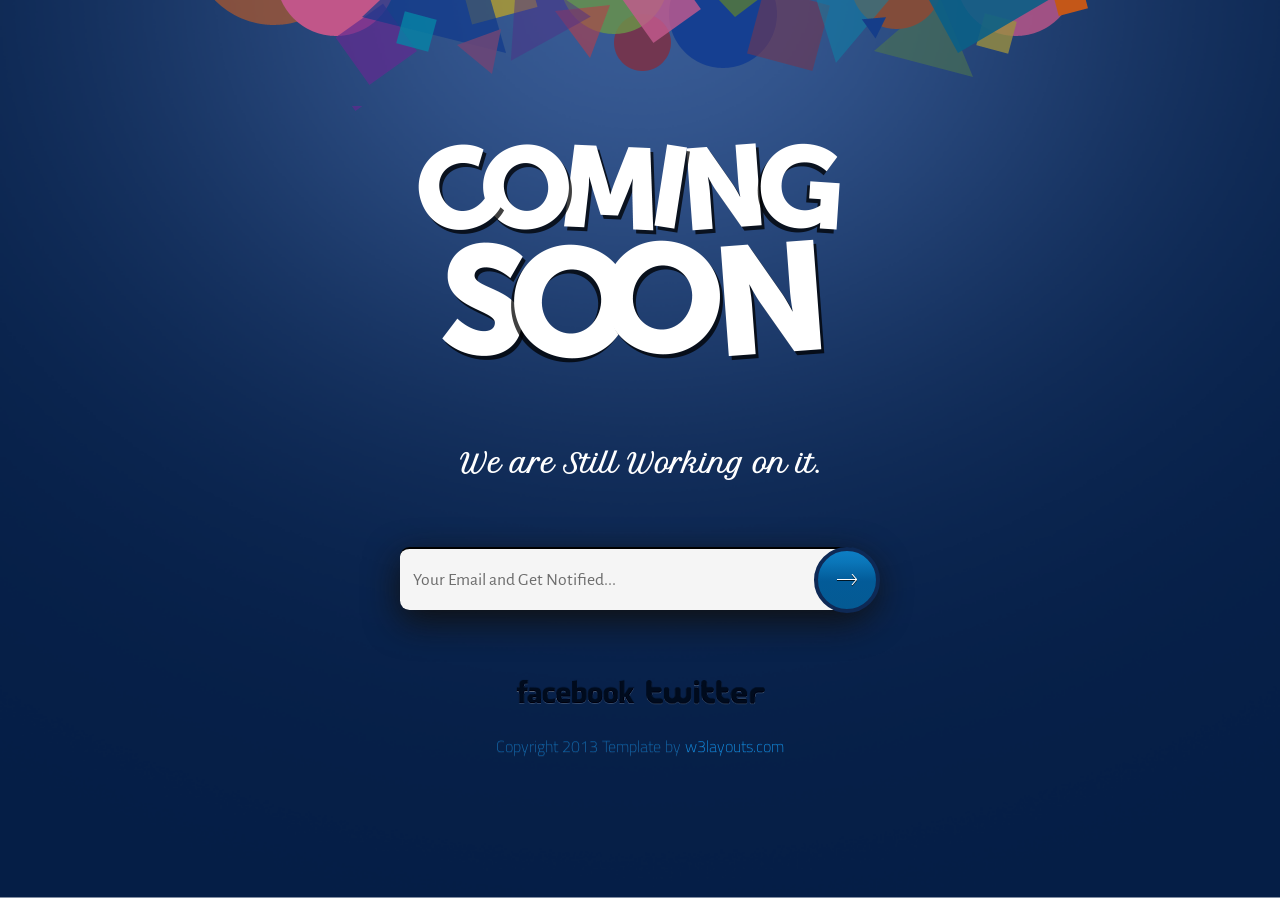
==== index.html @ 105132ca "add template" ====
<!DOCTYPE HTML>
<html>
<head>
     <title>The Coming soon Website Template | Home :: w3layouts</title>
	<link href="css/style.css" rel="stylesheet" type="text/css" media="all" />
	<link href='http://fonts.googleapis.com/css?family=Petit+Formal+Script' rel='stylesheet' type='text/css'>
	<link href='http://fonts.googleapis.com/css?family=Alegreya+Sans:300,400' rel='stylesheet' type='text/css'>
	<link href='http://fonts.googleapis.com/css?family=Titillium+Web:400,300' rel='stylesheet' type='text/css'>
	</head>
	<body>
	<div class="content">
			<div class="wrap">
				<div class="content-grid">
			<p><img src="images/top.png" title=""></p>
				</div>
				<div class="grid">
		<p><img src="images/coming.png" title=""></p>
		<h3>We are Still Working on it.</h3>
		
		<form>
									<input type="text" size="30" value="Your Email and Get Notified..." onblur="if (this.value=='') this.value = 'Your Email and Get Notified...'" onfocus="if (this.value=='Your Email and Get Notified...') this.value = ''" name="email" id="email">
									<a href="#"><button class="btn span btn-4 btn-4a icon-arrow-right"><span></span></button></a>
					           
									<div id="response"></div>
									
								</form>
								<div class="clear"></div>
								</div>
		<div class="clear"></div>
		<div class="footer">
			<p class="a"><a href="#"><img src="images/facebook.png" title=""></a><a href="#"><img src="images\twitter.png" title=""></a></p>
		<p>Copyright 2013&nbspTemplate by <a href="http://w3layouts.com"> w3layouts.com</a> </p>
		</div>
		<div class="clear"></div>
		</div>
		</div>
		<div class="clear"></div>
</body>
</html>
---- css/style.css ----
html,body,div,span,applet,object,iframe,h1,h2,h3,h4,h5,h6,p,blockquote,pre,a,abbr,acronym,address,big,cite,code,del,dfn,em,img,ins,kbd,q,s,samp,small,strike,strong,sub,sup,tt,var,b,u,i,dl,dt,dd,ol,nav ul,nav li,fieldset,form,label,legend,table,caption,tbody,tfoot,thead,tr,th,td,article,aside,canvas,details,embed,figure,figcaption,footer,header,hgroup,menu,nav,output,ruby,section,summary,time,mark,audio,video{margin:0;padding:0;border:0;font-size:100%;font:inherit;vertical-align:baseline;}
article, aside, details, figcaption, figure,footer, header, hgroup, menu, nav, section {display: block;}
ol,ul{list-style:none;margin:0;padding:0;}
blockquote,q{quotes:none;}
blockquote:before,blockquote:after,q:before,q:after{content:'';content:none;}
table{border-collapse:collapse;border-spacing:0;}
/* start editing from here */
a{text-decoration:none;}
.txt-rt{text-align:right;}/* text align right */
.txt-lt{text-align:left;}/* text align left */
.txt-center{text-align:center;}/* text align center */
.float-rt{float:right;}/* float right */
.float-lt{float:left;}/* float left */
.clear{clear:both;}/* clear float */
.pos-relative{position:relative;}/* Position Relative */
.pos-absolute{position:absolute;}/* Position Absolute */
.vertical-base{	vertical-align:baseline;}/* vertical align baseline */
.vertical-top{	vertical-align:top;}/* vertical align top */
.underline{	padding-bottom:5px;	border-bottom: 1px solid #eee; margin:0 0 20px 0;}/* Add 5px bottom padding and a underline */
nav.vertical ul li{	display:block;}/* vertical menu */
nav.horizontal ul li{	display: inline-block;}/* horizontal menu */
img{max-width:100%;}
/*end reset*/
body {
    background: url(../images/bg.png) no-repeat #fff;
	background-repeat: no-repeat;
	background-attachment: fixed;
	background-position: center;
	background-size: cover;
	font-family: "Open Sans", arial, sans-serif;
	font-weight: 300;
	
}
.wrap {
	width: 80%;
	margin: 0px auto;
}
.content{
	min-height: 46em;
}
.content-grid {
	text-align: center;
}
input[type="text"] {
	font-family: 'Alegreya Sans', sans-serif;
	border: none;
	-webkit-border-radius: 3px 33px 33px 3px;
	border-radius: 10px 33px 33px 10px;
	color: rgba(85, 85, 85, 0.85);
	font-size: 1.1em;
	display: inline;
	padding: 19.7px 13px;
	background: #f5f5f5;
	border-top: 2px solid #000;
	outline: none;
	width: 33%;
	box-shadow: 0px 11px 34px #111;
	vertical-align: middle;
}
form {
	margin-bottom: 0;
	text-align: center;
	width: 100%;
}
.content-grid p img{
	text-align: center;
	z-index: -9999;
	margin-top: -9em;
}
.grid  {
	text-align: center;
	margin-top: 1em;
}
.grid h3 {
	font-family: 'Petit Formal Script', cursive;
	color: #FFF;
	display: block;
	padding-bottom: 2.5em;
	font-size: 1.6em;
	padding-top: 1.5em;
	font-weight: 600;
	text-align: center;
}
.footer
{
	
}
.footer p.a {
	
	display: block;
	line-height: 1.8em;
	text-align: center;
	margin-top: 4em;
}
.footer p {
	font-family: 'Titillium Web', sans-serif;
	color:rgba(14, 151, 243, 0.63);
	display: block;
	font-size: 1em;
	font-weight: 100;
	line-height: 1.8em;
	text-align: center;
	margin-top: 1em;
	text-shadow: 0px 1px 0px rgba(255, 250, 250, 0.09);
}
.footer p.a a{
	color: #000;
		-webkit-transition: all 0.5s ease-out;
	-moz-transition: all 0.5s ease-out;
	-ms-transition: all 0.5s ease-out;
	-o-transition: all 0.5s ease-out;
	transition: all 0.5s ease-out;
	font-weight: 900;
}
.footer p a{
	color: #0E97F3;
		-webkit-transition: all 0.5s ease-out;
	-moz-transition: all 0.5s ease-out;
	-ms-transition: all 0.5s ease-out;
	-o-transition: all 0.5s ease-out;
	transition: all 0.5s ease-out;
	
}
.footer p a:hover{
	color: #fff;
}
.btn {
	background: #0d7ec4; /* Old browsers */
background: -moz-linear-gradient(top,  #0d7ec4 0%, #0a76b9 19%, #035b98 52%, #045a93 100%); /* FF3.6+ */
background: -webkit-gradient(linear, left top, left bottom, color-stop(0%,#0d7ec4), color-stop(19%,#0a76b9), color-stop(52%,#035b98), color-stop(100%,#045a93)); /* Chrome,Safari4+ */
background: -webkit-linear-gradient(top,  #0d7ec4 0%,#0a76b9 19%,#035b98 52%,#045a93 100%); /* Chrome10+,Safari5.1+ */
background: -o-linear-gradient(top,  #0d7ec4 0%,#0a76b9 19%,#035b98 52%,#045a93 100%); /* Opera 11.10+ */
background: -ms-linear-gradient(top,  #0d7ec4 0%,#0a76b9 19%,#035b98 52%,#045a93 100%); /* IE10+ */
background: linear-gradient(to bottom,  #0d7ec4 0%,#0a76b9 19%,#035b98 52%,#045a93 100%); /* W3C */
filter: progid:DXImageTransform.Microsoft.gradient( startColorstr='#0d7ec4', endColorstr='#045a93',GradientType=0 ); /* IE6-9 */

   cursor: pointer;
	padding: 29px 29px;
	display: inline-block;
	position: relative;
	-webkit-transition: all 0.3s;
	-moz-transition: all 0.3s;
	transition: all 0.3s;
	vertical-align: middle;
	margin-left: -67px;
	text-indent: -9999px;
	margin-top: 2.8px;
	outline: none;
	width:42px;
	height: 14px;
	border:none;
}
.btn:after {
	content: '';
	position: absolute;
	z-index: -1;
	-webkit-transition: all 0.3s;
	-moz-transition: all 0.3s;
	transition: all 0.3s;
	
}
button span{
	background: url(../images/arrow.png) repeat-x -8px -4px;
	height: 14px;
	width: 21px;
	display: block;
	-webkit-transition: all 0.6s;
	-moz-transition: all 0.6s;
	transition: all 0.6s;
	top: 23px;
	position: absolute;
	left: 18px;
	outline: none;
}
/* Button 4 */
.btn-4 {
	border-radius: 50px;
	border: 4px solid #0E2955;
	color: #fff;
	overflow: hidden;
}

.btn-4:active {
	color: #17954c;
}

button span:hover {
	background: url(../images/arrow.png) repeat-x 32px -4px;
	height: 14px;
width: 21px;
display: block;
outline: none;
border: none;
}

.btn-4:before {
	position: absolute;
	left:70%;

	display:none;
	-webkit-transition: all 0.3s;
	-moz-transition: all 0.3s;
	transition: all 0.3s;
	
}

.btn-4:active:before {
	color: #17954c;
	left: 20%;
opacity: 0;
top: 20px;
}
/*-----start-responsive-design------*/
@media only screen and (max-width: 1366px) and (min-width: 1280px){
	.wrap{
		width:95%;
	}
	

}
@media only screen and (max-width: 1280px) and (min-width: 1024px) {
	.wrap{
		width:95%;
	}
	
	input[type="text"] {
		width: 37%;
	}
}
@media only screen and (max-width: 1024px) and (min-width: 768px) {
	.wrap{
		width:95%;
	}
		.grid p {
		margin-top: 1em;
	}
	.grid h3 {
		padding-top: 1.2em;
		padding-bottom: 2em;
	}
	.footer p.a {
		margin-top: 4em;
	}
	input[type="text"] {
		width: 45%;
	}
	.content-grid p img{
		margin-top: -8em;
	}
}
@media only screen and (max-width: 768px) and (min-width: 480px) {
	.wrap{
		width:95%;
	}
	.content-grid p {
		margin-top: 3em;
	}
	.grid p{
		margin-top: 0em;
	}
	.grid p img {
		width: 80%;
		margin-top: 1em;
	}
	.grid h3 {
		font-size: 1em;
		padding-top: 1.5em;
		padding-bottom: 3em;
	}
	input[type="text"] {
		font-size: 0.8em;
		padding: 19.7px 13px;
		width: 57%;
	}
	.btn {
		padding: 25px 25px;
		margin-left: -61px;
		margin-top: 2.8px;
	}
	.footer p.a {
		margin-top: 4em;
		margin-bottom: 0em;
	}
	.footer p {
		margin-bottom: 1em;
	}
	button span {
		top: 18px;
		left: 14px;
	}
}
@media only screen and (max-width: 480px) and (min-width: 320px) {
	.wrap{
		width:95%;
	}
	.content-grid p img{
		margin-top: -2.2em;
		width: 300px;
		text-align: center;
	}
	.content-grid {
		text-align: center;
		margin: 0px auto;
	}
	.grid {
		margin-top: 0em;
	}
	.grid p{
		margin-top: 0em;
	}
	.grid p img {
		width: 283px;
		margin-top: 0.3em;
	}
	.grid h3 {
		font-size: 0.9em;
		padding-top: 1.2em;
		padding-bottom: 1.7em;
	}
	input[type="text"] {
		font-size: 0.9em;
		padding: 10.7px 13px;
		width: 72%;
	}
	.btn {
		padding: 18px 18px;
		margin-left: -48px;
		margin-top: 2.8px;
	}
	.footer p.a {
		margin-top: 2.7em;
		margin-bottom: 0em;
	}
	.footer p.a a img {
		margin-bottom: 0em;
		width:100px;
	}
	.footer p {
		margin-bottom: 1em;
		margin-top: 0.8em;
        font-size:0.9em;
	}
	button span:hover {
		background: url(../images/arrow.png) repeat-x 32px -4px;
		height: 14px;
		width: 21px;
	}
	button span {
		background: url(../images/arrow.png) repeat-x -9px -4px;
		height: 14px;
		width: 21px;
		top: 12px;
		left: 8px;
	}
}
@media only screen and (max-width: 320px) and (min-width: 240px) {
	.grid p img {
		width: 100%;
		margin-top: 0em;
	}
	
	.content-grid p {
		margin-top:1em;
	}
	
	.grid p{
		margin-top: 0em;
	}
	
	.grid h3 {
		font-size: 1em;
		padding-top: 1em;
		padding-bottom: 1.4em;
	}
	input[type="text"] {
		font-size: 0.9em;
		padding: 10.7px 13px;
		width: 72%;
	}
	.btn {
		padding: 18px 18px;
		margin-left: -48px;
		margin-top: 2.8px;
	}
	.footer p.a {
		margin-top: 2.5em;
		margin-bottom: 0em;
	}
	.footer p {
		margin-bottom: 1em;
	}
	button span:hover {
		background: url(../images/arrow.png) repeat-x 32px -4px;
		height: 14px;
		width: 21px;
	}
	button span {
		background: url(../images/arrow.png) repeat-x -9px -4px;
		height: 14px;
		width: 21px;
		top: 12px;
		left: 8px;
	}
	.wrap{
		width:95%;
	}
}
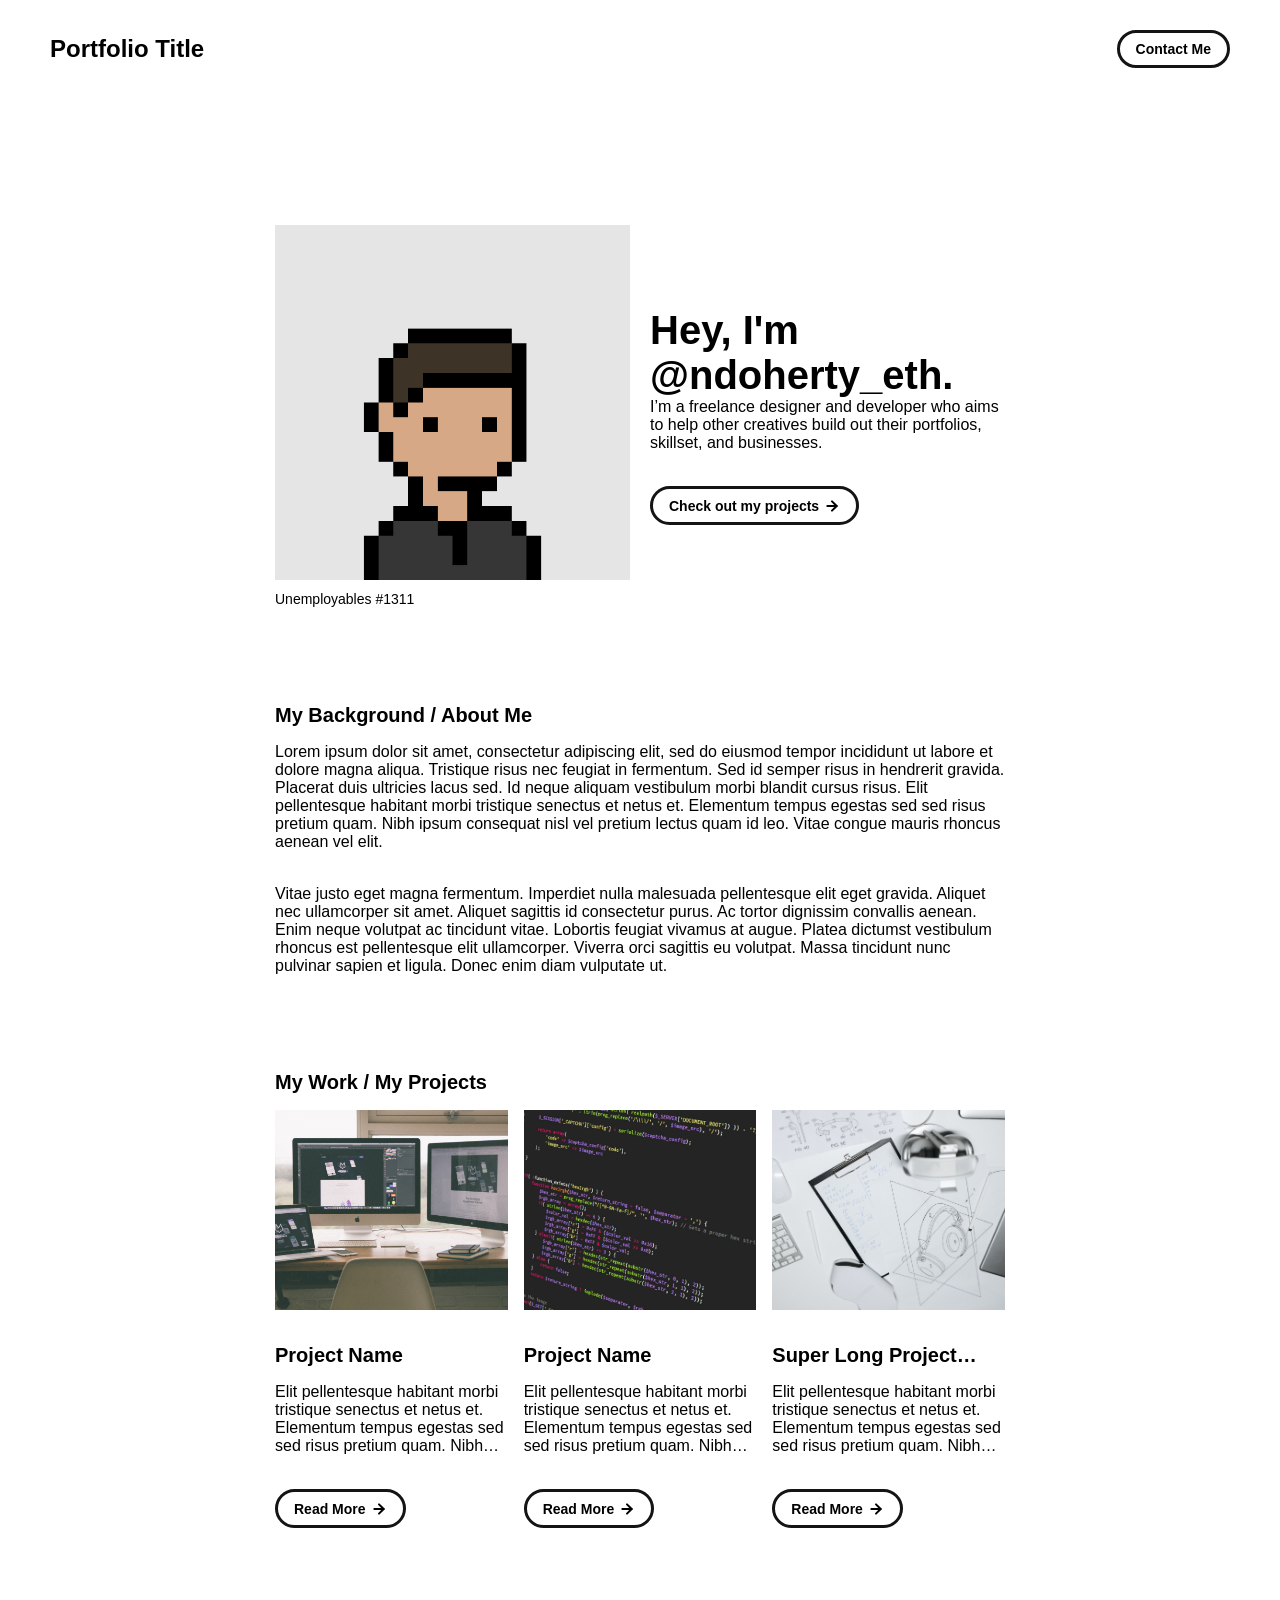
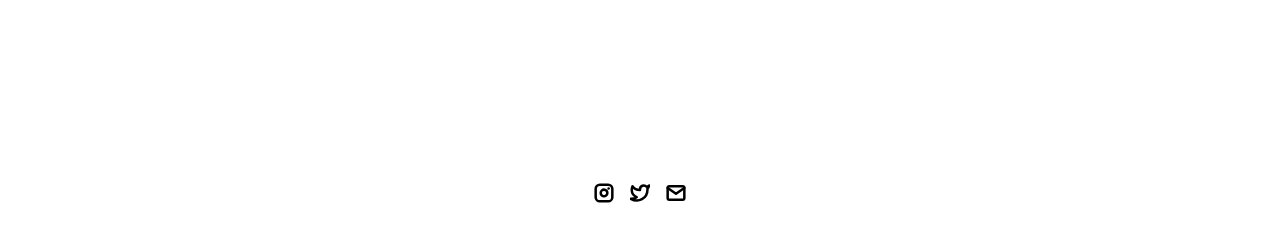
==== commit dcee48ac: "change layout" ====
--- a/index.html
+++ b/index.html
@@ -1,39 +1,187 @@
-<!DOCTYPE HTML>
-<html>
-<head>
-     <title>The Coming soon Website Template | Home :: w3layouts</title>
-	<link href="css/style.css" rel="stylesheet" type="text/css" media="all" />
-	<link href='http://fonts.googleapis.com/css?family=Petit+Formal+Script' rel='stylesheet' type='text/css'>
-	<link href='http://fonts.googleapis.com/css?family=Alegreya+Sans:300,400' rel='stylesheet' type='text/css'>
-	<link href='http://fonts.googleapis.com/css?family=Titillium+Web:400,300' rel='stylesheet' type='text/css'>
+<!DOCTYPE html>
+<html lang="en">
+	<head>
+		<meta charset="utf-8">
+
+    <!-- 
+      TODO
+
+      Upload your Unemployable (or whatever photo you like) to the assets/images folder
+      and change the name of the image below to match the uploaded one
+
+      Change the title in the <title> tag to whatever you would like the title of your portfolio to be
+
+      This should be the same across all pages.
+     -->
+    <link rel="icon" href="./assets/images/1311.png" />
+		<title>Unemployables Portfolio</title>
+    <meta name="description" content="A portfolio template for the Unemployables community.">
+    <meta name="viewport" content="width=device-width, initial-scale=1" />
+
+		<link rel="stylesheet" href="./css/layout.css">
+    <link rel="stylesheet" href="./css/typography.css">
+    <link rel="stylesheet" href="./css/utilities.css">
+
+		<script defer src="./js/script.js"></script>
 	</head>
 	<body>
-	<div class="content">
-			<div class="wrap">
-				<div class="content-grid">
-			<p><img src="images/top.png" title=""></p>
-				</div>
-				<div class="grid">
-		<p><img src="images/coming.png" title=""></p>
-		<h3>We are Still Working on it.</h3>
-		
-		<form>
-									<input type="text" size="30" value="Your Email and Get Notified..." onblur="if (this.value=='') this.value = 'Your Email and Get Notified...'" onfocus="if (this.value=='Your Email and Get Notified...') this.value = ''" name="email" id="email">
-									<a href="#"><button class="btn span btn-4 btn-4a icon-arrow-right"><span></span></button></a>
-					           
-									<div id="response"></div>
-									
-								</form>
-								<div class="clear"></div>
-								</div>
-		<div class="clear"></div>
-		<div class="footer">
-			<p class="a"><a href="#"><img src="images/facebook.png" title=""></a><a href="#"><img src="images\twitter.png" title=""></a></p>
-		<p>Copyright 2013&nbspTemplate by <a href="http://w3layouts.com"> w3layouts.com</a> </p>
-		</div>
-		<div class="clear"></div>
-		</div>
-		</div>
-		<div class="clear"></div>
-</body>
-</html>+    <!-- NAVBAR -->
+    <div class="navbar">
+      <a class="nav-title-link" href="./index.html">
+        <!-- TODO - Change the "Portfolio Title" to whatever you want displayed in the top left -->
+        <span class="nav-title">Portfolio Title</span>
+         <!-- TODO - Change the email after 'mailto:' to your email address for contact -->
+        <a class="button" href="mailto:whitevans.eth@gmail.com">
+          <span class="button-text">Contact Me</span>
+        </a>
+      </a>
+    </div>
+
+    <!-- MAIN PAGE CONTENT -->
+    <div id="main-content">
+
+      <!-- PORTFOLIO HEADER -->
+      <div id="portfolio-header">
+        <div id="portfolio-header-image-container">
+          <!-- 
+            TODO
+
+            - Change the img "src" attribute to point to the Unemployable image you uploaded (or whatever image).
+            - Change the number to point to your Unemployable & replace the OpenSea link with your own
+            - If you aren't using an Unemployable as your image, remove the entire "a" element
+          -->
+          <img src="./assets/images/1311.png" class="portfolio-header-image">
+          <a class="no-underline" target="_blank" href="https://opensea.io/assets/0xe0be388ab81c47b0f098d2030a1c9ef190691a8a/1311">
+            <span class="image-caption">Unemployables #1311</span>
+          </a>
+        </div>
+
+          <!-- 
+            TODO
+
+            - Change the main-title to whatver you want
+            - Change the body-text after that to a quick introduction to what you do
+            - Edit the button text if you feel like it. It will link to the projects section below.
+          -->
+        <div id="portfolio-header-text-container">
+            <div class="header-text">
+              <span class="main-title">Hey, I'm @ndoherty_eth.</span>
+              <div class="body-text">I’m a freelance designer and developer who aims to help other creatives build out their portfolios, skillset, and businesses.</div>
+            </div>
+            <a class="button" id="my-work-link">
+              <span class="button-text">Check out my projects</span> 
+              <image src="./assets/icons/arrow-right.svg" class="right-arrow-icon"/>
+            </a>
+        </div>
+      </div>
+
+      <!-- ABOUT SECTION -->
+      <!-- 
+        TODO
+
+        - Change the subheader-text to whatever header you want
+        - Add paragraphs using the <div class="body-text"></div> elements in the "about-section-content"
+      -->
+      <div id="about-section">
+        <span class="subheader-text">My Background / About Me</span>
+        <div class="about-section-content">
+          <div class="body-text">Lorem ipsum dolor sit amet, consectetur adipiscing elit, sed do eiusmod tempor incididunt ut labore et dolore magna aliqua. Tristique risus nec feugiat in fermentum. Sed id semper risus in hendrerit gravida. Placerat duis ultricies lacus sed. Id neque aliquam vestibulum morbi blandit cursus risus. Elit pellentesque habitant morbi tristique senectus et netus et. Elementum tempus egestas sed sed risus pretium quam. Nibh ipsum consequat nisl vel pretium lectus quam id leo. Vitae congue mauris rhoncus aenean vel elit.</div>
+          <div class="body-text">Vitae justo eget magna fermentum. Imperdiet nulla malesuada pellentesque elit eget gravida. Aliquet nec ullamcorper sit amet. Aliquet sagittis id consectetur purus. Ac tortor dignissim convallis aenean. Enim neque volutpat ac tincidunt vitae. Lobortis feugiat vivamus at augue. Platea dictumst vestibulum rhoncus est pellentesque elit ullamcorper. Viverra orci sagittis eu volutpat. Massa tincidunt nunc pulvinar sapien et ligula. Donec enim diam vulputate ut.</div>
+        </div>
+      </div>
+
+      <!-- PROJECTS / MY WORK SECTION -->
+      <div id="my-work-section">
+        <!-- TODO - Change the subheader-text to whatever you want the Projects section header to say -->
+        <span class="subheader-text">My Work / My Projects</span>
+
+        <div class="projects-container">
+          <!-- 
+            TODO
+
+            This is where the project cards live. Here's a base level project card for you to copy:
+            <div class="project-card">
+              <img src="./assets/images/IMAGE_NAME" class="project-image">
+              <div class="project-card-text-container">
+                <div class="subheader-text project-title">PROJECT_NAME</div>
+                <div class="body-text project-card-text">SMALL_PROJECT_DESCRIPTION</div>
+              </div>
+              <a class="button" href="./project-pages/PROJECT_PAGE_NAME.html">
+                <span class="button-text">Read More</span>
+                <image src="./assets/icons/arrow-right.svg" class="right-arrow-icon"/>
+              </a>
+            </div>
+
+            - To add a project to the this area, copy the above, paste it below this comment, and change the following:
+                - IMAGE_NAME: the name of the image file in assets/images
+                - PROJECT_NAME: the name of the project (keep it short, it only shows 1 line)
+                - SMALL_PROJECT_DESCRIPTION: a quick project description (max 4 lines)
+                - PROJECT_PAGE_NAME.html: the html filename for the project (must be in project-pages folder)
+          -->
+          <div class="project-card">
+            <img src="./assets/images/desktop.jpeg" class="project-image">
+            <div class="project-card-text-container">
+              <div class="subheader-text project-title">Project Name</div>
+              <div class="body-text project-card-text">Elit pellentesque habitant morbi tristique senectus et netus et. Elementum tempus egestas sed sed risus pretium quam. Nibh ipsum consequat nisl vel pretium</div>
+            </div>
+            <a class="button" href="./project-pages/project-template.html">
+              <span class="button-text">Read More</span>
+              <image src="./assets/icons/arrow-right.svg" class="right-arrow-icon"/>
+            </a>
+          </div>
+          <div class="project-card">
+            <img src="./assets/images/code.jpeg" class="project-image">
+            <div class="project-card-text-container">
+              <div class="subheader-text project-title">Project Name</div>
+              <div class="body-text project-card-text">Elit pellentesque habitant morbi tristique senectus et netus et. Elementum tempus egestas sed sed risus pretium quam. Nibh ipsum consequat nisl vel pretium</div>
+            </div>
+            <a class="button" href="./project-pages/project-template.html">
+              <span class="button-text">Read More</span>
+              <image src="./assets/icons/arrow-right.svg" class="right-arrow-icon"/>
+            </a>
+          </div>
+          <div class="project-card">
+            <img src="./assets/images/sketchbook.jpeg" class="project-image">
+            <div class="project-card-text-container">
+              <div class="subheader-text project-title">Super Long Project Name That Should be Hidden</div>
+              <div class="body-text project-card-text">Elit pellentesque habitant morbi tristique senectus et netus et. Elementum tempus egestas sed sed risus pretium quam. Nibh ipsum consequat nisl vel pretium</div>
+            </div>
+            <a class="button" href="./project-pages/project-template.html">
+              <span class="button-text">Read More</span>
+              <image src="./assets/icons/arrow-right.svg" class="right-arrow-icon"/>
+            </a>
+          </div>
+        </div>
+      </div>
+    </div>
+
+    <!-- FOOTER -->
+    <div id="footer">
+      <!-- 
+        TODO - Change href to your Instagram account (can also delete entire "a" element if no Instagram) 
+
+        This should be the same across all pages.
+      -->
+      <a class="icon-link" target="_blank" href="https://twitter.com/whitevans_eth">
+        <image src="./assets/icons/instagram.svg" class="footer-icon"/>
+      </a>
+      <!-- 
+        TODO - Change href to your Twitter account (can also delete entire "a" element if no Twitter) 
+      
+        This should be the same across all pages.
+      -->
+      <a class="icon-link" target="_blank" href="https://twitter.com/whitevans_eth">
+        <image src="./assets/icons/twitter.svg" class="footer-icon"/>
+      </a>
+      <!-- 
+        TODO - Change the email after "mailto" to your contact email 
+      
+        This should be the same across all pages.
+      -->
+      <a class="icon-link" href="mailto:whitevans.eth@gmail.com">
+        <image src="./assets/icons/mail.svg" class="footer-icon"/>
+      </a>
+    </div>
+
+	</body>
+</html>
--- a/css/layout.css
+++ b/css/layout.css
@@ -0,0 +1,223 @@
+* {
+  box-sizing: border-box;
+}
+
+html {
+  text-size-adjust: none;
+  -webkit-text-size-adjust: none;
+  -moz-text-size-adjust: none;
+  -ms-text-size-adjust: none;
+}
+
+body {
+  margin: 0;
+  -webkit-font-smoothing: antialiased;
+  -moz-osx-font-smoothing: grayscale;
+}
+
+
+
+
+/* Main Page Layout */
+
+#main-content {
+  margin: 225px 425px;
+  display: flex;
+  flex-direction: column;
+  gap: 96px;
+}
+
+
+
+
+/* Portfolio Header */
+
+#portfolio-header {
+  display: flex;
+  gap: 20px;
+  align-items: center;
+}
+
+#portfolio-header-image-container {
+  display: flex;
+  flex-direction: column;
+  gap: 10px;
+  flex-basis: 50%;
+}
+
+.portfolio-header-image {
+  width: 100%;
+  height: auto;
+}
+
+#portfolio-header-text-container {
+  display: flex;
+  flex-direction: column;
+  gap: 34px;
+  flex-basis: 50%;
+}
+
+
+
+
+/* About Section */
+
+#about-section {
+  display: flex;
+  flex-direction: column;
+  gap: 16px;
+}
+
+.about-section-content {
+  display: flex;
+  flex-direction: column;
+  gap: 34px;
+}
+
+
+
+
+/* Project Section */
+
+#my-work-section {
+  display: flex;
+  flex-direction: column;
+  gap: 16px;
+}
+
+.projects-container {
+  display: flex;
+  gap: 34px 16px;
+  flex-wrap: wrap;
+}
+
+    /* Project Cards */
+
+    .project-card {
+      max-width: calc((100% - 32px) / 3);
+      display: flex;
+      flex-direction: column;
+      gap: 34px;
+    }
+
+    .project-card-text-container {
+      flex-direction: column;
+      display: flex;
+      gap: 16px
+    }
+
+    .project-image {
+      width: 100%;
+      height: 200px;
+      object-fit: cover;
+      object-position: center;
+    }
+
+
+
+
+/* Project Pages */
+
+#project-header {
+  display: flex;
+  flex-direction: column;
+  gap: 16px;
+}
+
+.project-header-image {
+  width: 100%;
+  height: auto;
+}
+
+#project-details {
+  display: flex;
+  flex-direction: column;
+  gap: 16px;
+}
+
+.project-details-content {
+  display: flex;
+  flex-direction: column;
+  gap: 34px;
+}
+
+    /* Project Gallery */
+
+    #project-gallery {
+      display: flex;
+      flex-direction: column;
+      gap: 16px;
+    }
+
+    .project-gallery-content {
+      display: flex;
+      flex-wrap: wrap;
+      gap: 34px 16px;
+    }
+
+    .gallery-image-container {
+      width: 100%;
+      display: flex;
+      flex-direction: column;
+      gap: 10px;
+    }
+
+    .gallery-image-container.half-width {
+      width: calc((100% - 16px) / 2);
+    }
+
+    .gallery-image {
+      width: 100%;
+      height: auto;
+    }
+
+
+/* Extra Extra large devices (large laptops and desktops, 1200px and below) */
+@media only screen and (max-width: 1600px) {
+  #main-content {
+    margin: 225px 275px;
+  }
+}
+
+/* Extra large devices (large laptops and desktops, 1200px and below) */
+@media only screen and (max-width: 1200px) {
+  #main-content {
+    margin: 225px 175px;
+  }
+}
+
+/* Large devices (laptops/desktops, 1000px and below) */
+@media only screen and (max-width: 1000px) {
+  #main-content {
+    margin: 225px 75px;
+  }
+}
+
+/* Small devices (portrait tablets and large phones, 800px and below) */
+@media only screen and (max-width: 800px) {
+  #main-content {
+    margin: 150px 50px;
+  }
+
+  #portfolio-header {
+    flex-direction: column;
+  }
+
+  .project-card {
+    max-width: calc((100% - 16px) / 2);
+  }
+}
+
+/* Small devices (portrait tablets and large phones, 600px and below) */
+@media only screen and (max-width: 600px) {
+  #main-content {
+    margin: 125px 20px;
+  }
+
+  .project-card {
+    max-width: 100%;
+  }
+}
+
+
+
--- a/css/typography.css
+++ b/css/typography.css
@@ -0,0 +1,49 @@
+body {
+  font-family: "Helvetica Neue", Helvetica, Arial, sans-serif;
+}
+
+.nav-title {
+  font-weight: 700;
+  font-size: 24px;
+}
+
+.button-text {
+  font-size: 14px;
+  font-weight: 700;
+}
+
+.image-caption {
+  font-size: 14px;
+  font-weight: 500;
+}
+
+.main-title {
+  font-size: 40px;
+  font-weight: 700;
+}
+
+.subheader-text {
+  font-size: 20px;
+  font-weight: 700;
+}
+
+.body-text {
+  font-size: 16px;
+  font-weight: 500;
+}
+
+.project-card-text {
+  overflow: hidden;
+  text-overflow: ellipsis;
+  display: -webkit-box;
+  -webkit-line-clamp: 4;
+  -webkit-box-orient: vertical;
+}
+
+.project-title {
+  overflow: hidden;
+  text-overflow: ellipsis;
+  display: -webkit-box;
+  -webkit-line-clamp: 1;
+  -webkit-box-orient: vertical;
+}
--- a/css/utilities.css
+++ b/css/utilities.css
@@ -0,0 +1,106 @@
+
+/* Icons */
+
+.right-arrow-icon {
+  width: 16px;
+  height: 16px;
+  margin-top: 1px;
+}
+
+.footer-icon {
+  width: 20px;
+  height: 20px;
+}
+
+a.icon-link {
+  transition: transform 200ms ease-in-out;
+}
+
+a.icon-link:hover {
+  cursor: pointer;
+  stroke-width: 5;
+  margin: 0;
+  transform: rotate(15deg);
+}
+
+
+/* Navbar Styling */
+
+.navbar {
+  width: 100%;
+  padding: 30px 50px;
+  display: flex;
+  justify-content: space-between;
+  align-items: center;
+  position: fixed;
+  top: 0;
+  left: 0;
+}
+
+.nav-title-link {
+  color: black;
+  text-decoration: none;
+}
+
+.nav-title-link:hover {
+  text-decoration: underline;
+}
+
+/* Small devices (portrait tablets and large phones, 800px and below) */
+@media only screen and (max-width: 800px) {
+  .navbar {
+    padding: 20px 20px;
+    background-color: white
+  }
+}
+
+
+/* Button Styling */
+
+a.button {
+  padding: 8px 16px;
+  border: 3px solid #141414;
+  border-radius: 50px;
+  color: black;
+  text-decoration: none;
+  width: fit-content;
+  display: flex;
+  gap: 5px;
+  align-items: center;
+}
+
+a.button:hover {
+  text-decoration: underline;
+  text-decoration-thickness: 2px;
+  cursor: pointer;
+}
+
+
+/* Footer Styling */
+
+#footer {
+  width: 100%;
+  display: flex;
+  padding: 30px 50px;
+  justify-content: center;
+  align-items: center;
+  gap: 16px;
+}
+
+/* Link Styling */
+a.no-underline {
+  text-decoration: none;
+  color: black
+}
+
+a.no-underline:hover {
+  text-decoration: underline;
+  cursor: pointer;
+}
+
+/* Small devices (portrait tablets and large phones, 800px and below) */
+@media only screen and (max-width: 800px) {
+  #footer {
+    padding: 20px 20px;
+  }
+}
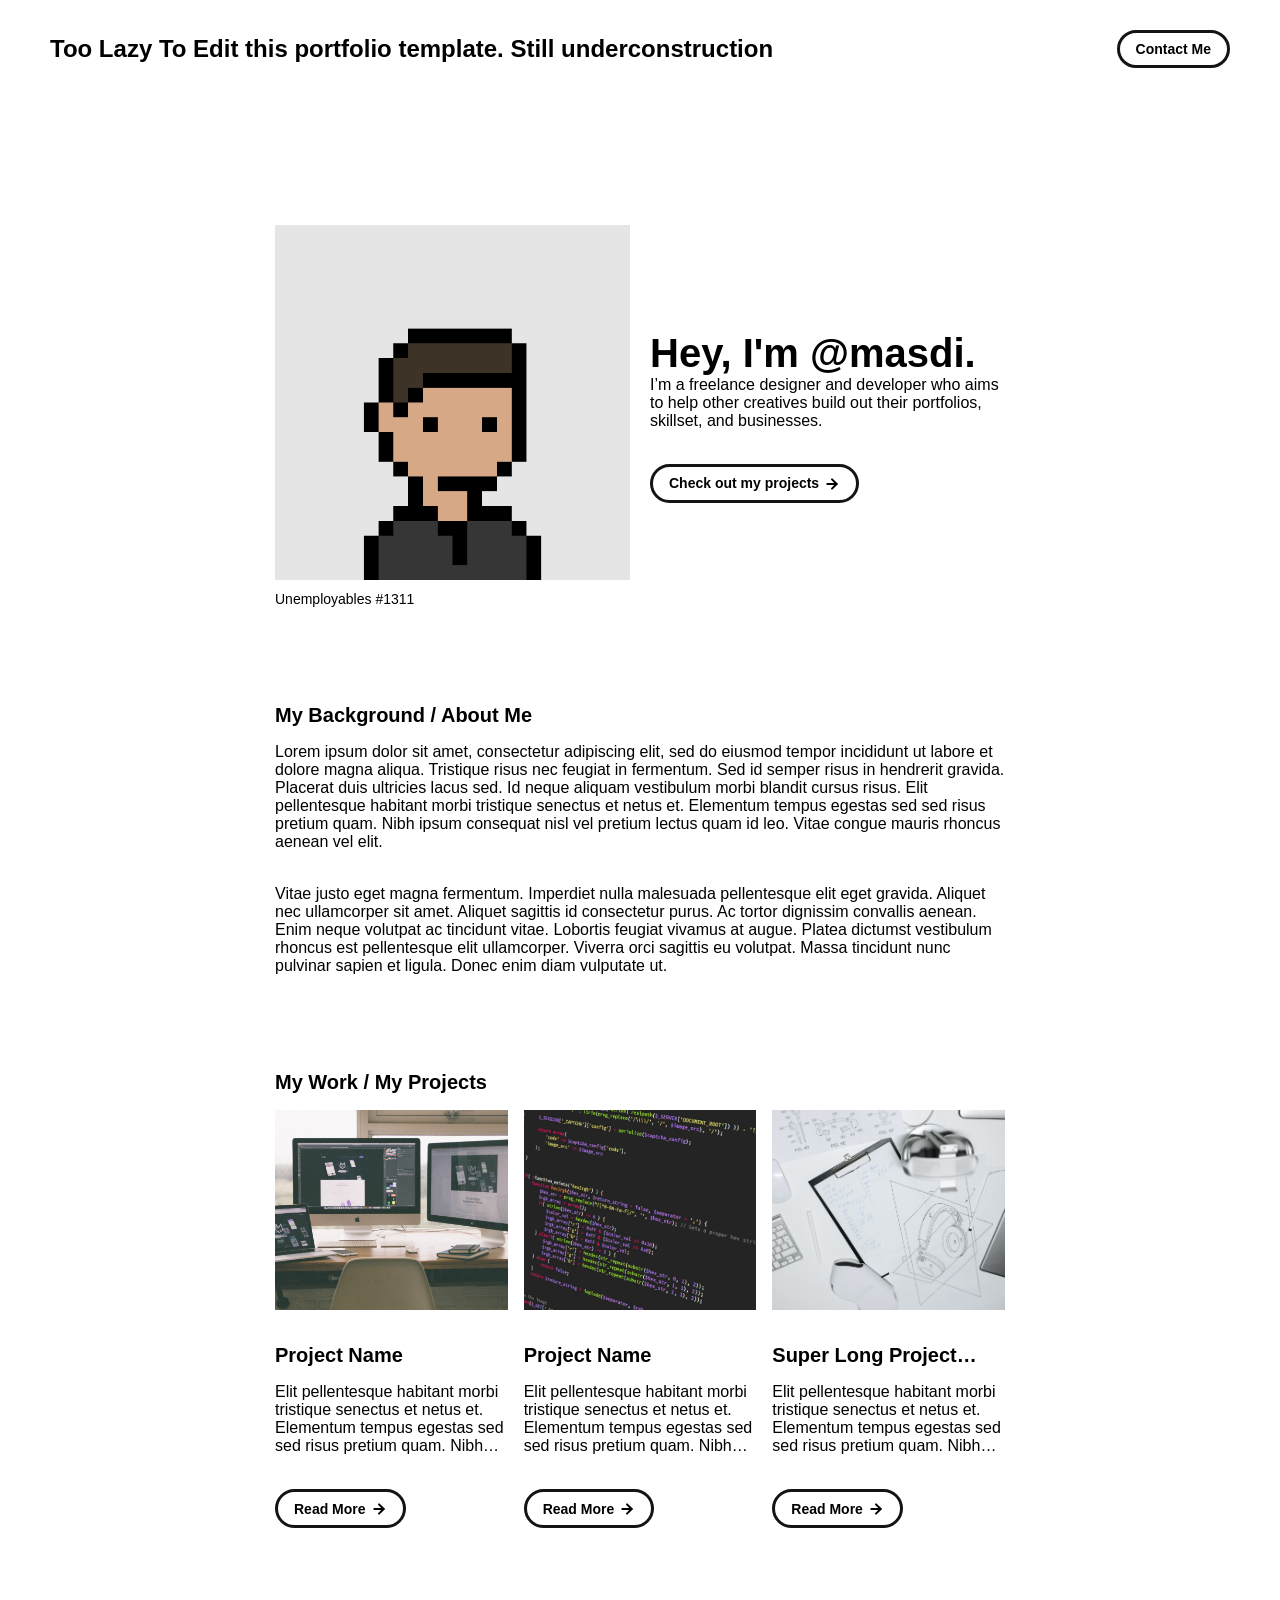
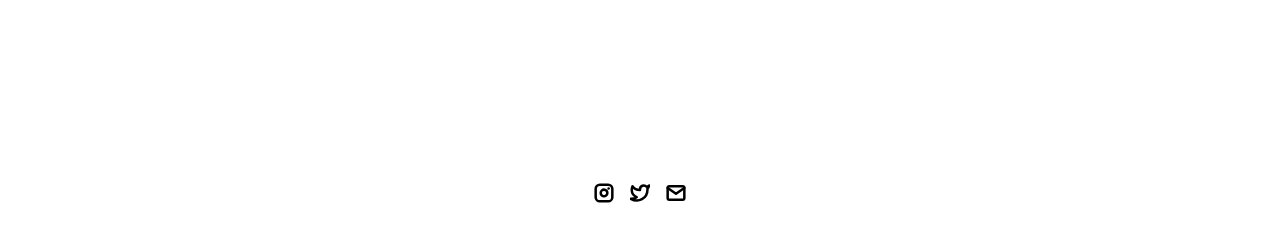
==== commit 5fab06ee: "meh" ====
--- a/index.html
+++ b/index.html
@@ -29,9 +29,9 @@
     <div class="navbar">
       <a class="nav-title-link" href="./index.html">
         <!-- TODO - Change the "Portfolio Title" to whatever you want displayed in the top left -->
-        <span class="nav-title">Portfolio Title</span>
+        <span class="nav-title">Too Lazy To Edit this portfolio template. Still underconstruction</span>
          <!-- TODO - Change the email after 'mailto:' to your email address for contact -->
-        <a class="button" href="mailto:whitevans.eth@gmail.com">
+        <a class="button" href="mailto:masdi.msd@gmail.com">
           <span class="button-text">Contact Me</span>
         </a>
       </a>
@@ -65,7 +65,7 @@
           -->
         <div id="portfolio-header-text-container">
             <div class="header-text">
-              <span class="main-title">Hey, I'm @ndoherty_eth.</span>
+              <span class="main-title">Hey, I'm @masdi.</span>
               <div class="body-text">I’m a freelance designer and developer who aims to help other creatives build out their portfolios, skillset, and businesses.</div>
             </div>
             <a class="button" id="my-work-link">
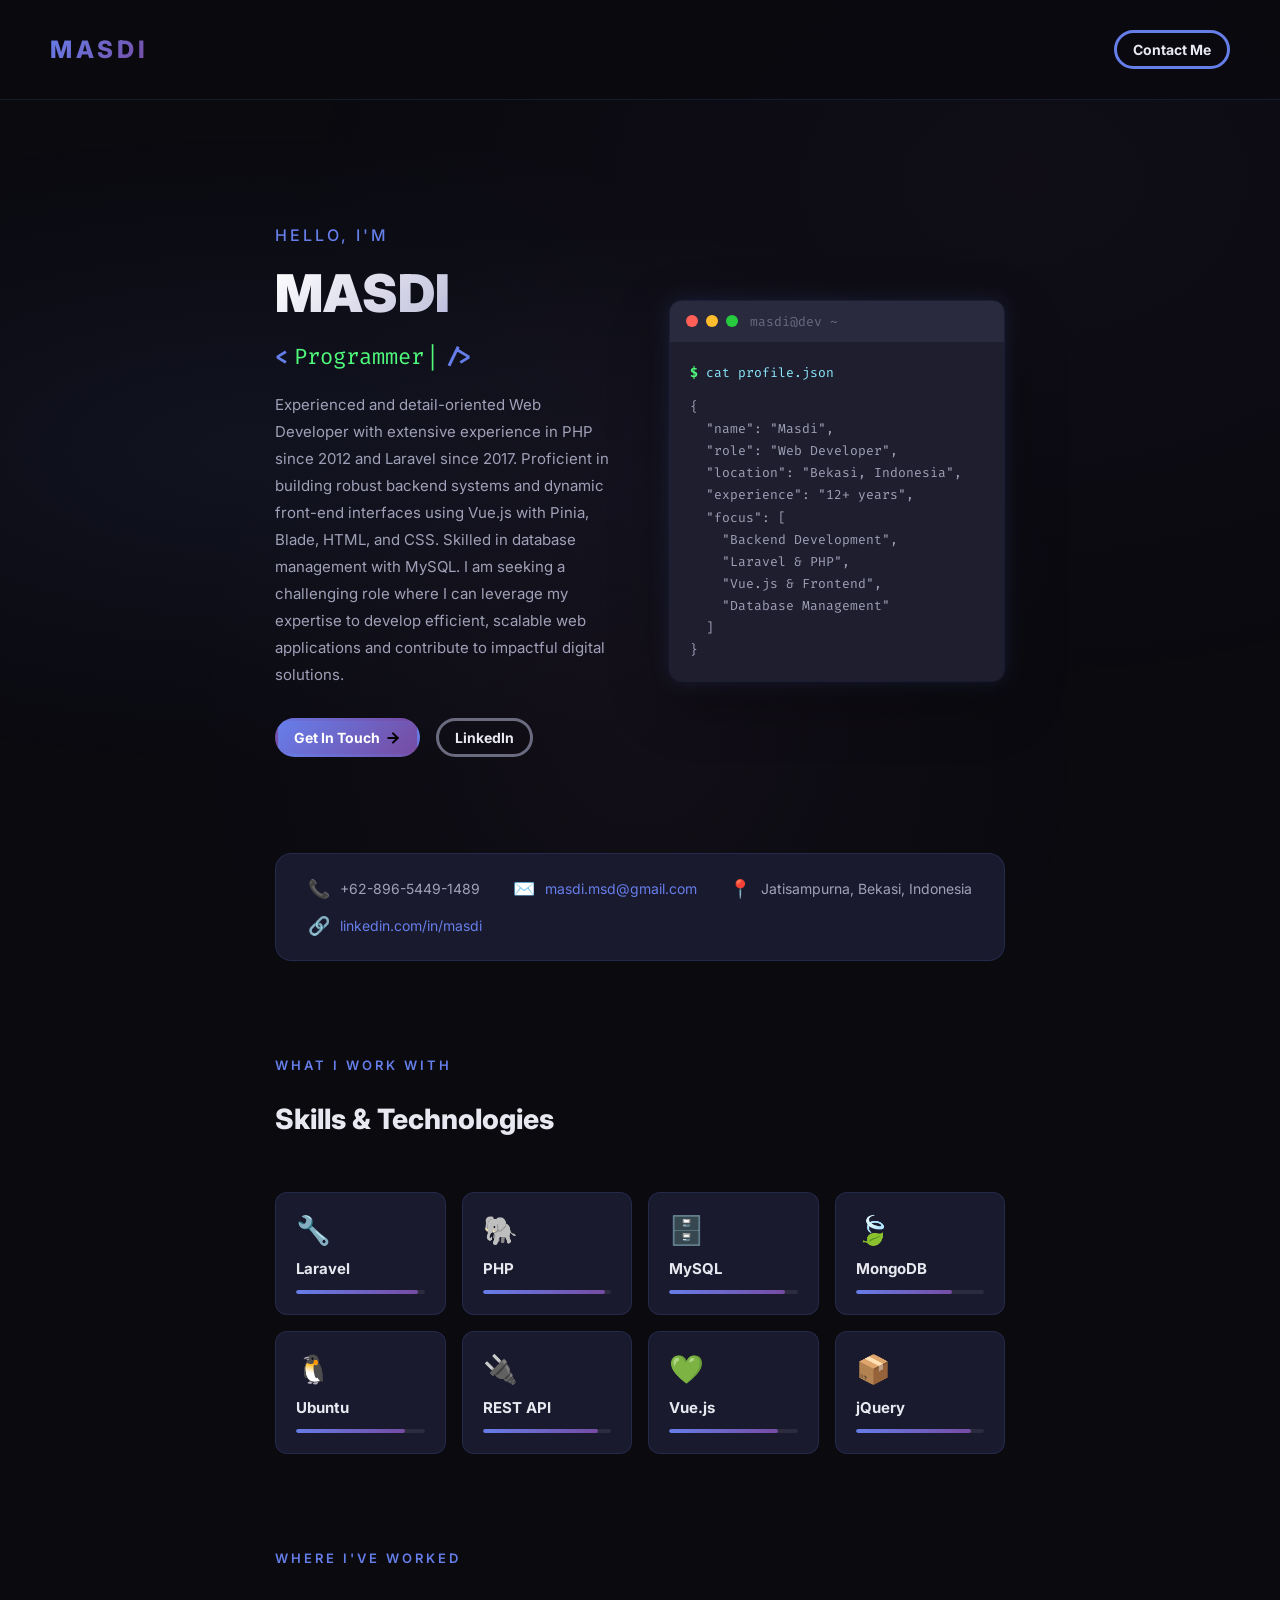
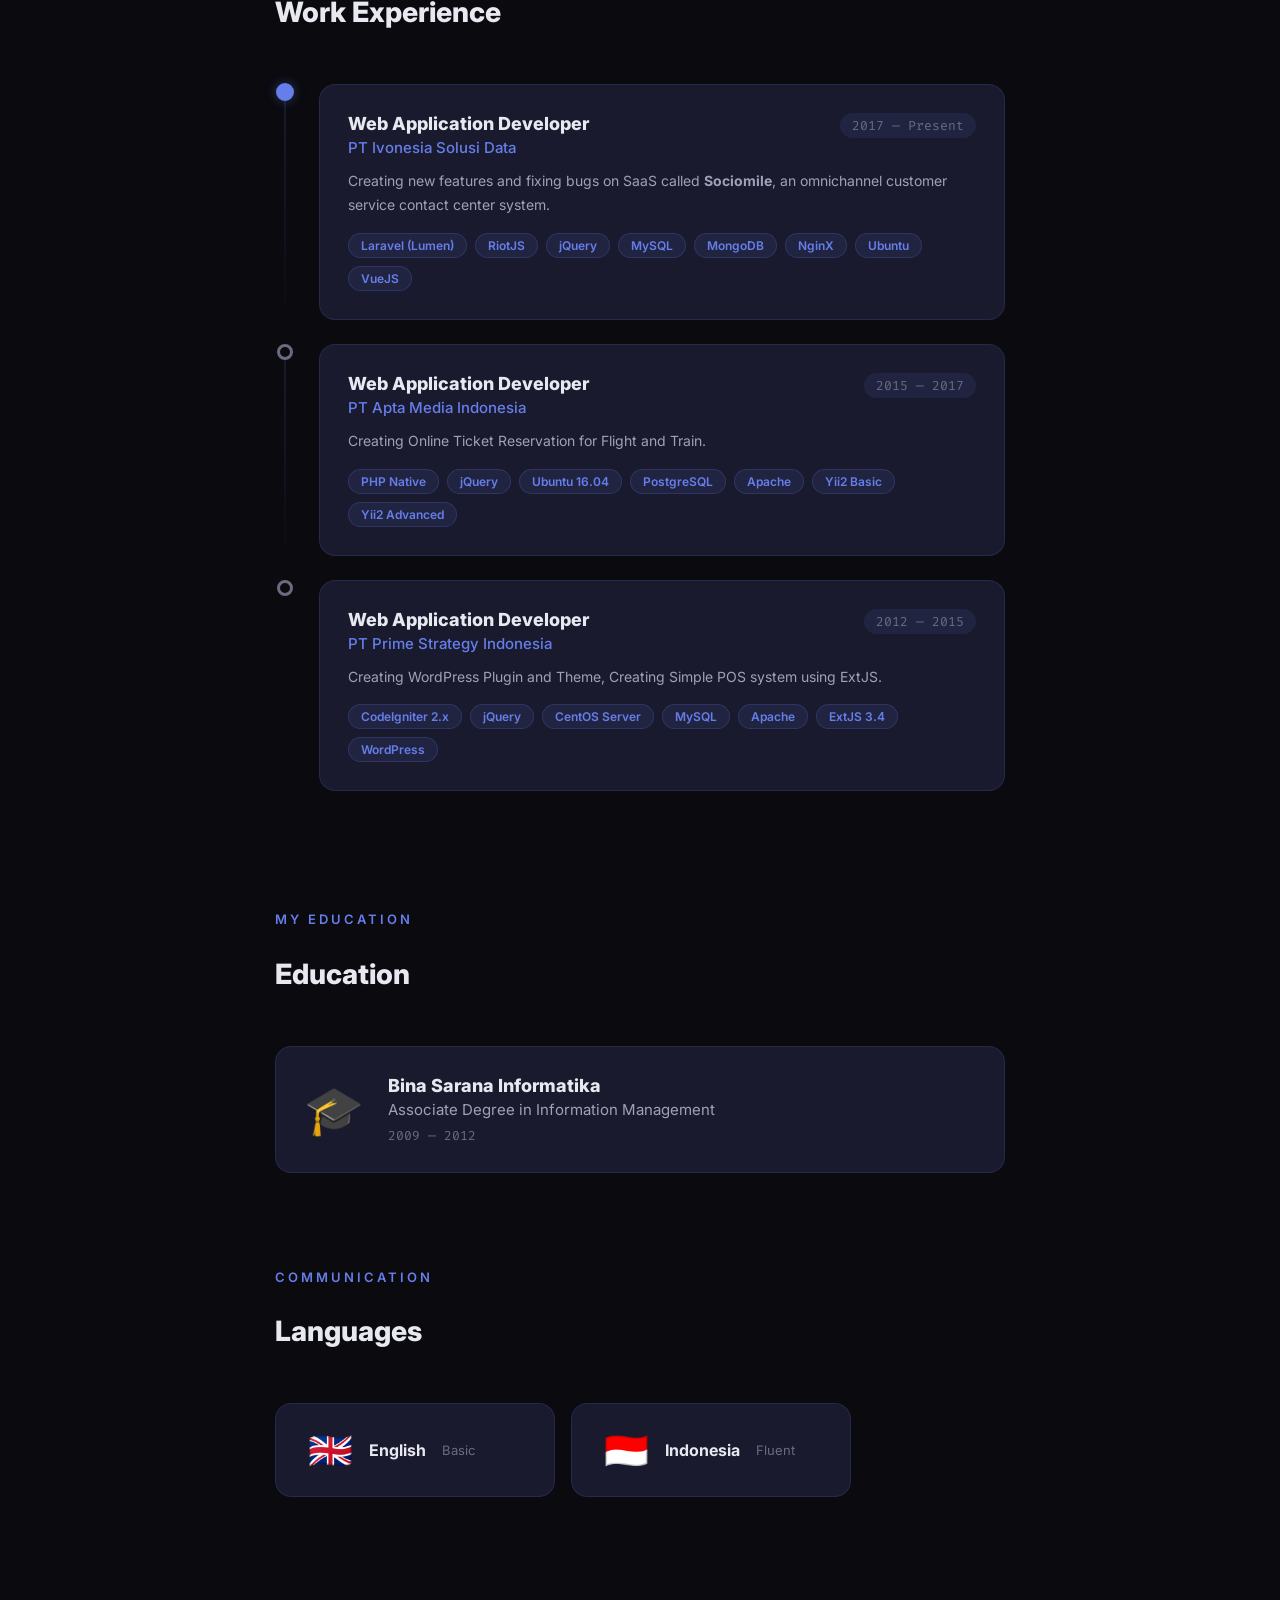
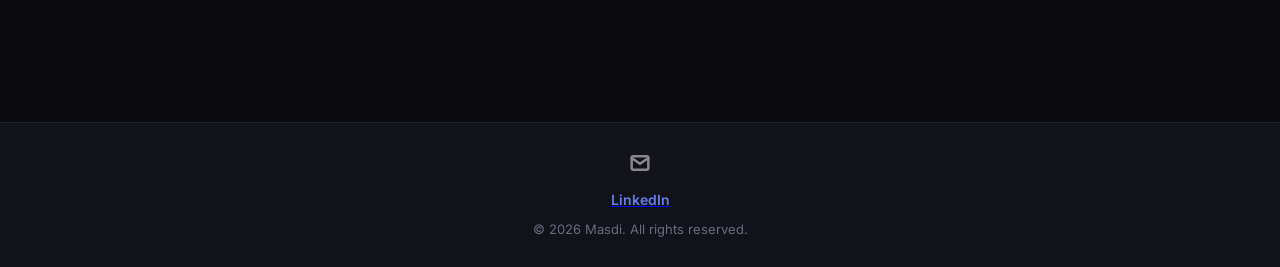
==== commit b74e3fe1: "update" ====
--- a/index.html
+++ b/index.html
@@ -1,187 +1,332 @@
 <!DOCTYPE html>
 <html lang="en">
-	<head>
-		<meta charset="utf-8">
-
-    <!-- 
-      TODO
-
-      Upload your Unemployable (or whatever photo you like) to the assets/images folder
-      and change the name of the image below to match the uploaded one
-
-      Change the title in the <title> tag to whatever you would like the title of your portfolio to be
-
-      This should be the same across all pages.
-     -->
-    <link rel="icon" href="./assets/images/1311.png" />
-		<title>Unemployables Portfolio</title>
-    <meta name="description" content="A portfolio template for the Unemployables community.">
-    <meta name="viewport" content="width=device-width, initial-scale=1" />
-
-		<link rel="stylesheet" href="./css/layout.css">
-    <link rel="stylesheet" href="./css/typography.css">
-    <link rel="stylesheet" href="./css/utilities.css">
-
-		<script defer src="./js/script.js"></script>
-	</head>
-	<body>
-    <!-- NAVBAR -->
-    <div class="navbar">
-      <a class="nav-title-link" href="./index.html">
-        <!-- TODO - Change the "Portfolio Title" to whatever you want displayed in the top left -->
-        <span class="nav-title">Too Lazy To Edit this portfolio template. Still underconstruction</span>
-         <!-- TODO - Change the email after 'mailto:' to your email address for contact -->
-        <a class="button" href="mailto:masdi.msd@gmail.com">
-          <span class="button-text">Contact Me</span>
-        </a>
+
+<head>
+  <meta charset="utf-8">
+  <link rel="icon" href="./assets/images/1311.png" />
+  <title>Masdi | Web Developer</title>
+  <meta name="description" content="Masdi - Experienced Web Developer specializing in PHP, Laravel, Vue.js, and MySQL.">
+  <meta name="viewport" content="width=device-width, initial-scale=1" />
+
+  <link rel="preconnect" href="https://fonts.googleapis.com">
+  <link rel="preconnect" href="https://fonts.gstatic.com" crossorigin>
+  <link
+    href="https://fonts.googleapis.com/css2?family=Inter:wght@300;400;500;600;700;800;900&family=Fira+Code:wght@400;500&display=swap"
+    rel="stylesheet">
+
+  <link rel="stylesheet" href="./css/layout.css">
+  <link rel="stylesheet" href="./css/typography.css">
+  <link rel="stylesheet" href="./css/utilities.css">
+  <link rel="stylesheet" href="./css/profile.css">
+
+  <script defer src="./js/script.js"></script>
+</head>
+
+<body>
+  <!-- NAVBAR -->
+  <div class="navbar">
+    <a class="nav-title-link" href="./index.html">
+      <span class="nav-title">MASDI</span>
+      <a class="button" href="mailto:masdi.msd@gmail.com">
+        <span class="button-text">Contact Me</span>
       </a>
-    </div>
-
-    <!-- MAIN PAGE CONTENT -->
-    <div id="main-content">
-
-      <!-- PORTFOLIO HEADER -->
-      <div id="portfolio-header">
-        <div id="portfolio-header-image-container">
-          <!-- 
-            TODO
-
-            - Change the img "src" attribute to point to the Unemployable image you uploaded (or whatever image).
-            - Change the number to point to your Unemployable & replace the OpenSea link with your own
-            - If you aren't using an Unemployable as your image, remove the entire "a" element
-          -->
-          <img src="./assets/images/1311.png" class="portfolio-header-image">
-          <a class="no-underline" target="_blank" href="https://opensea.io/assets/0xe0be388ab81c47b0f098d2030a1c9ef190691a8a/1311">
-            <span class="image-caption">Unemployables #1311</span>
+    </a>
+  </div>
+
+  <!-- MAIN PAGE CONTENT -->
+  <div id="main-content">
+
+    <!-- HERO SECTION -->
+    <section id="hero-section">
+      <div class="hero-content">
+        <div class="hero-greeting">Hello, I'm</div>
+        <h1 class="hero-name">MASDI</h1>
+        <div class="hero-role">
+          <span class="role-bracket">&lt;</span>
+          <span class="role-text typed-text">Programmer</span>
+          <span class="role-bracket">/&gt;</span>
+        </div>
+        <p class="hero-summary">
+          Experienced and detail-oriented Web Developer with extensive experience in PHP since 2012
+          and Laravel since 2017. Proficient in building robust backend systems and dynamic front-end
+          interfaces using Vue.js with Pinia, Blade, HTML, and CSS. Skilled in database management
+          with MySQL. I am seeking a challenging role where I can leverage my expertise to develop
+          efficient, scalable web applications and contribute to impactful digital solutions.
+        </p>
+        <div class="hero-cta">
+          <a class="button button-primary" href="mailto:masdi.msd@gmail.com">
+            <span class="button-text">Get In Touch</span>
+            <image src="./assets/icons/arrow-right.svg" class="right-arrow-icon" />
           </a>
-        </div>
-
-          <!-- 
-            TODO
-
-            - Change the main-title to whatver you want
-            - Change the body-text after that to a quick introduction to what you do
-            - Edit the button text if you feel like it. It will link to the projects section below.
-          -->
-        <div id="portfolio-header-text-container">
-            <div class="header-text">
-              <span class="main-title">Hey, I'm @masdi.</span>
-              <div class="body-text">I’m a freelance designer and developer who aims to help other creatives build out their portfolios, skillset, and businesses.</div>
-            </div>
-            <a class="button" id="my-work-link">
-              <span class="button-text">Check out my projects</span> 
-              <image src="./assets/icons/arrow-right.svg" class="right-arrow-icon"/>
-            </a>
-        </div>
-      </div>
-
-      <!-- ABOUT SECTION -->
-      <!-- 
-        TODO
-
-        - Change the subheader-text to whatever header you want
-        - Add paragraphs using the <div class="body-text"></div> elements in the "about-section-content"
-      -->
-      <div id="about-section">
-        <span class="subheader-text">My Background / About Me</span>
-        <div class="about-section-content">
-          <div class="body-text">Lorem ipsum dolor sit amet, consectetur adipiscing elit, sed do eiusmod tempor incididunt ut labore et dolore magna aliqua. Tristique risus nec feugiat in fermentum. Sed id semper risus in hendrerit gravida. Placerat duis ultricies lacus sed. Id neque aliquam vestibulum morbi blandit cursus risus. Elit pellentesque habitant morbi tristique senectus et netus et. Elementum tempus egestas sed sed risus pretium quam. Nibh ipsum consequat nisl vel pretium lectus quam id leo. Vitae congue mauris rhoncus aenean vel elit.</div>
-          <div class="body-text">Vitae justo eget magna fermentum. Imperdiet nulla malesuada pellentesque elit eget gravida. Aliquet nec ullamcorper sit amet. Aliquet sagittis id consectetur purus. Ac tortor dignissim convallis aenean. Enim neque volutpat ac tincidunt vitae. Lobortis feugiat vivamus at augue. Platea dictumst vestibulum rhoncus est pellentesque elit ullamcorper. Viverra orci sagittis eu volutpat. Massa tincidunt nunc pulvinar sapien et ligula. Donec enim diam vulputate ut.</div>
-        </div>
-      </div>
-
-      <!-- PROJECTS / MY WORK SECTION -->
-      <div id="my-work-section">
-        <!-- TODO - Change the subheader-text to whatever you want the Projects section header to say -->
-        <span class="subheader-text">My Work / My Projects</span>
-
-        <div class="projects-container">
-          <!-- 
-            TODO
-
-            This is where the project cards live. Here's a base level project card for you to copy:
-            <div class="project-card">
-              <img src="./assets/images/IMAGE_NAME" class="project-image">
-              <div class="project-card-text-container">
-                <div class="subheader-text project-title">PROJECT_NAME</div>
-                <div class="body-text project-card-text">SMALL_PROJECT_DESCRIPTION</div>
+          <a class="button button-outline" href="https://linkedin.com/in/masdi" target="_blank">
+            <span class="button-text">LinkedIn</span>
+          </a>
+        </div>
+      </div>
+      <div class="hero-terminal">
+        <div class="terminal-header">
+          <div class="terminal-dots">
+            <span class="dot dot-red"></span>
+            <span class="dot dot-yellow"></span>
+            <span class="dot dot-green"></span>
+          </div>
+          <span class="terminal-title">masdi@dev ~ </span>
+        </div>
+        <div class="terminal-body">
+          <div class="terminal-line">
+            <span class="terminal-prompt">$</span>
+            <span class="terminal-command"> cat profile.json</span>
+          </div>
+          <pre class="terminal-output">{
+  "name": "Masdi",
+  "role": "Web Developer",
+  "location": "Bekasi, Indonesia",
+  "experience": "12+ years",
+  "focus": [
+    "Backend Development",
+    "Laravel & PHP",
+    "Vue.js & Frontend",
+    "Database Management"
+  ]
+}</pre>
+        </div>
+      </div>
+    </section>
+
+    <!-- CONTACT INFO BAR -->
+    <section id="contact-bar">
+      <div class="contact-item">
+        <span class="contact-icon">📞</span>
+        <span class="contact-text">+62-896-5449-1489</span>
+      </div>
+      <div class="contact-item">
+        <span class="contact-icon">✉️</span>
+        <a href="mailto:masdi.msd@gmail.com" class="contact-text contact-link">masdi.msd@gmail.com</a>
+      </div>
+      <div class="contact-item">
+        <span class="contact-icon">📍</span>
+        <span class="contact-text">Jatisampurna, Bekasi, Indonesia</span>
+      </div>
+      <div class="contact-item">
+        <span class="contact-icon">🔗</span>
+        <a href="https://linkedin.com/in/masdi" target="_blank"
+          class="contact-text contact-link">linkedin.com/in/masdi</a>
+      </div>
+    </section>
+
+    <!-- SKILLS SECTION -->
+    <section id="skills-section">
+      <div class="section-header">
+        <span class="section-label">What I Work With</span>
+        <h2 class="subheader-text">Skills & Technologies</h2>
+      </div>
+      <div class="skills-grid">
+        <div class="skill-card">
+          <div class="skill-icon">🔧</div>
+          <div class="skill-name">Laravel</div>
+          <div class="skill-bar">
+            <div class="skill-bar-fill" style="width: 95%"></div>
+          </div>
+        </div>
+        <div class="skill-card">
+          <div class="skill-icon">🐘</div>
+          <div class="skill-name">PHP</div>
+          <div class="skill-bar">
+            <div class="skill-bar-fill" style="width: 95%"></div>
+          </div>
+        </div>
+        <div class="skill-card">
+          <div class="skill-icon">🗄️</div>
+          <div class="skill-name">MySQL</div>
+          <div class="skill-bar">
+            <div class="skill-bar-fill" style="width: 90%"></div>
+          </div>
+        </div>
+        <div class="skill-card">
+          <div class="skill-icon">🍃</div>
+          <div class="skill-name">MongoDB</div>
+          <div class="skill-bar">
+            <div class="skill-bar-fill" style="width: 75%"></div>
+          </div>
+        </div>
+        <div class="skill-card">
+          <div class="skill-icon">🐧</div>
+          <div class="skill-name">Ubuntu</div>
+          <div class="skill-bar">
+            <div class="skill-bar-fill" style="width: 85%"></div>
+          </div>
+        </div>
+        <div class="skill-card">
+          <div class="skill-icon">🔌</div>
+          <div class="skill-name">REST API</div>
+          <div class="skill-bar">
+            <div class="skill-bar-fill" style="width: 90%"></div>
+          </div>
+        </div>
+        <div class="skill-card">
+          <div class="skill-icon">💚</div>
+          <div class="skill-name">Vue.js</div>
+          <div class="skill-bar">
+            <div class="skill-bar-fill" style="width: 85%"></div>
+          </div>
+        </div>
+        <div class="skill-card">
+          <div class="skill-icon">📦</div>
+          <div class="skill-name">jQuery</div>
+          <div class="skill-bar">
+            <div class="skill-bar-fill" style="width: 90%"></div>
+          </div>
+        </div>
+      </div>
+    </section>
+
+    <!-- WORK EXPERIENCE SECTION -->
+    <section id="experience-section">
+      <div class="section-header">
+        <span class="section-label">Where I've Worked</span>
+        <h2 class="subheader-text">Work Experience</h2>
+      </div>
+
+      <div class="timeline">
+        <!-- Job 1 -->
+        <div class="timeline-item">
+          <div class="timeline-marker">
+            <div class="timeline-dot active-dot"></div>
+            <div class="timeline-line"></div>
+          </div>
+          <div class="timeline-content">
+            <div class="timeline-header">
+              <div>
+                <h3 class="job-title">Web Application Developer</h3>
+                <div class="company-name">PT Ivonesia Solusi Data</div>
               </div>
-              <a class="button" href="./project-pages/PROJECT_PAGE_NAME.html">
-                <span class="button-text">Read More</span>
-                <image src="./assets/icons/arrow-right.svg" class="right-arrow-icon"/>
-              </a>
-            </div>
-
-            - To add a project to the this area, copy the above, paste it below this comment, and change the following:
-                - IMAGE_NAME: the name of the image file in assets/images
-                - PROJECT_NAME: the name of the project (keep it short, it only shows 1 line)
-                - SMALL_PROJECT_DESCRIPTION: a quick project description (max 4 lines)
-                - PROJECT_PAGE_NAME.html: the html filename for the project (must be in project-pages folder)
-          -->
-          <div class="project-card">
-            <img src="./assets/images/desktop.jpeg" class="project-image">
-            <div class="project-card-text-container">
-              <div class="subheader-text project-title">Project Name</div>
-              <div class="body-text project-card-text">Elit pellentesque habitant morbi tristique senectus et netus et. Elementum tempus egestas sed sed risus pretium quam. Nibh ipsum consequat nisl vel pretium</div>
-            </div>
-            <a class="button" href="./project-pages/project-template.html">
-              <span class="button-text">Read More</span>
-              <image src="./assets/icons/arrow-right.svg" class="right-arrow-icon"/>
-            </a>
-          </div>
-          <div class="project-card">
-            <img src="./assets/images/code.jpeg" class="project-image">
-            <div class="project-card-text-container">
-              <div class="subheader-text project-title">Project Name</div>
-              <div class="body-text project-card-text">Elit pellentesque habitant morbi tristique senectus et netus et. Elementum tempus egestas sed sed risus pretium quam. Nibh ipsum consequat nisl vel pretium</div>
-            </div>
-            <a class="button" href="./project-pages/project-template.html">
-              <span class="button-text">Read More</span>
-              <image src="./assets/icons/arrow-right.svg" class="right-arrow-icon"/>
-            </a>
-          </div>
-          <div class="project-card">
-            <img src="./assets/images/sketchbook.jpeg" class="project-image">
-            <div class="project-card-text-container">
-              <div class="subheader-text project-title">Super Long Project Name That Should be Hidden</div>
-              <div class="body-text project-card-text">Elit pellentesque habitant morbi tristique senectus et netus et. Elementum tempus egestas sed sed risus pretium quam. Nibh ipsum consequat nisl vel pretium</div>
-            </div>
-            <a class="button" href="./project-pages/project-template.html">
-              <span class="button-text">Read More</span>
-              <image src="./assets/icons/arrow-right.svg" class="right-arrow-icon"/>
-            </a>
-          </div>
-        </div>
-      </div>
-    </div>
-
-    <!-- FOOTER -->
-    <div id="footer">
-      <!-- 
-        TODO - Change href to your Instagram account (can also delete entire "a" element if no Instagram) 
-
-        This should be the same across all pages.
-      -->
-      <a class="icon-link" target="_blank" href="https://twitter.com/whitevans_eth">
-        <image src="./assets/icons/instagram.svg" class="footer-icon"/>
-      </a>
-      <!-- 
-        TODO - Change href to your Twitter account (can also delete entire "a" element if no Twitter) 
-      
-        This should be the same across all pages.
-      -->
-      <a class="icon-link" target="_blank" href="https://twitter.com/whitevans_eth">
-        <image src="./assets/icons/twitter.svg" class="footer-icon"/>
-      </a>
-      <!-- 
-        TODO - Change the email after "mailto" to your contact email 
-      
-        This should be the same across all pages.
-      -->
-      <a class="icon-link" href="mailto:whitevans.eth@gmail.com">
-        <image src="./assets/icons/mail.svg" class="footer-icon"/>
-      </a>
-    </div>
-
-	</body>
-</html>
+              <span class="timeline-date">2017 — Present</span>
+            </div>
+            <p class="job-description">
+              Creating new features and fixing bugs on SaaS called <strong>Sociomile</strong>,
+              an omnichannel customer service contact center system.
+            </p>
+            <div class="tech-tags">
+              <span class="tech-tag">Laravel (Lumen)</span>
+              <span class="tech-tag">RiotJS</span>
+              <span class="tech-tag">jQuery</span>
+              <span class="tech-tag">MySQL</span>
+              <span class="tech-tag">MongoDB</span>
+              <span class="tech-tag">NginX</span>
+              <span class="tech-tag">Ubuntu</span>
+              <span class="tech-tag">VueJS</span>
+            </div>
+          </div>
+        </div>
+
+        <!-- Job 2 -->
+        <div class="timeline-item">
+          <div class="timeline-marker">
+            <div class="timeline-dot"></div>
+            <div class="timeline-line"></div>
+          </div>
+          <div class="timeline-content">
+            <div class="timeline-header">
+              <div>
+                <h3 class="job-title">Web Application Developer</h3>
+                <div class="company-name">PT Apta Media Indonesia</div>
+              </div>
+              <span class="timeline-date">2015 — 2017</span>
+            </div>
+            <p class="job-description">
+              Creating Online Ticket Reservation for Flight and Train.
+            </p>
+            <div class="tech-tags">
+              <span class="tech-tag">PHP Native</span>
+              <span class="tech-tag">jQuery</span>
+              <span class="tech-tag">Ubuntu 16.04</span>
+              <span class="tech-tag">PostgreSQL</span>
+              <span class="tech-tag">Apache</span>
+              <span class="tech-tag">Yii2 Basic</span>
+              <span class="tech-tag">Yii2 Advanced</span>
+            </div>
+          </div>
+        </div>
+
+        <!-- Job 3 -->
+        <div class="timeline-item">
+          <div class="timeline-marker">
+            <div class="timeline-dot"></div>
+          </div>
+          <div class="timeline-content">
+            <div class="timeline-header">
+              <div>
+                <h3 class="job-title">Web Application Developer</h3>
+                <div class="company-name">PT Prime Strategy Indonesia</div>
+              </div>
+              <span class="timeline-date">2012 — 2015</span>
+            </div>
+            <p class="job-description">
+              Creating WordPress Plugin and Theme, Creating Simple POS system using ExtJS.
+            </p>
+            <div class="tech-tags">
+              <span class="tech-tag">CodeIgniter 2.x</span>
+              <span class="tech-tag">jQuery</span>
+              <span class="tech-tag">CentOS Server</span>
+              <span class="tech-tag">MySQL</span>
+              <span class="tech-tag">Apache</span>
+              <span class="tech-tag">ExtJS 3.4</span>
+              <span class="tech-tag">WordPress</span>
+            </div>
+          </div>
+        </div>
+      </div>
+    </section>
+
+    <!-- EDUCATION SECTION -->
+    <section id="education-section">
+      <div class="section-header">
+        <span class="section-label">My Education</span>
+        <h2 class="subheader-text">Education</h2>
+      </div>
+      <div class="education-card">
+        <div class="education-icon">🎓</div>
+        <div class="education-details">
+          <h3 class="education-school">Bina Sarana Informatika</h3>
+          <div class="education-degree">Associate Degree in Information Management</div>
+          <span class="education-year">2009 — 2012</span>
+        </div>
+      </div>
+    </section>
+
+    <!-- LANGUAGES SECTION -->
+    <section id="languages-section">
+      <div class="section-header">
+        <span class="section-label">Communication</span>
+        <h2 class="subheader-text">Languages</h2>
+      </div>
+      <div class="languages-grid">
+        <div class="language-card">
+          <div class="language-flag">🇬🇧</div>
+          <div class="language-name">English</div>
+          <div class="language-level">Basic</div>
+        </div>
+        <div class="language-card">
+          <div class="language-flag">🇮🇩</div>
+          <div class="language-name">Indonesia</div>
+          <div class="language-level">Fluent</div>
+        </div>
+      </div>
+    </section>
+
+  </div>
+
+  <!-- FOOTER -->
+  <div id="footer">
+    <a class="icon-link" href="mailto:masdi.msd@gmail.com">
+      <image src="./assets/icons/mail.svg" class="footer-icon" />
+    </a>
+    <a class="icon-link" target="_blank" href="https://linkedin.com/in/masdi">
+      <span class="footer-text">LinkedIn</span>
+    </a>
+    <div class="footer-copy">© 2026 Masdi. All rights reserved.</div>
+  </div>
+
+</body>
+
+</html>
--- a/css/profile.css
+++ b/css/profile.css
@@ -0,0 +1,752 @@
+/* ===========================
+   PROFILE PAGE - Modern Dark Theme
+   =========================== */
+
+:root {
+  --bg-primary: #0a0a0f;
+  --bg-secondary: #12121a;
+  --bg-card: #1a1a2e;
+  --bg-card-hover: #1f1f35;
+  --accent-gradient: linear-gradient(135deg, #667eea 0%, #764ba2 100%);
+  --accent-1: #667eea;
+  --accent-2: #764ba2;
+  --accent-3: #f093fb;
+  --text-primary: #e8e8f0;
+  --text-secondary: #a0a0b8;
+  --text-muted: #6b6b80;
+  --border-color: rgba(102, 126, 234, 0.15);
+  --glow: 0 0 20px rgba(102, 126, 234, 0.15);
+  --terminal-bg: #1e1e2e;
+  --terminal-header: #2a2a3e;
+  --green: #50fa7b;
+  --yellow: #f1fa8c;
+  --cyan: #8be9fd;
+  --pink: #ff79c6;
+  --orange: #ffb86c;
+}
+
+body {
+  background-color: var(--bg-primary);
+  color: var(--text-primary);
+  font-family: 'Inter', -apple-system, BlinkMacSystemFont, 'Segoe UI', sans-serif;
+  overflow-x: hidden;
+}
+
+body::before {
+  content: '';
+  position: fixed;
+  top: 0; left: 0;
+  width: 100%; height: 100%;
+  background: 
+    radial-gradient(ellipse at 20% 50%, rgba(102, 126, 234, 0.08) 0%, transparent 50%),
+    radial-gradient(ellipse at 80% 20%, rgba(118, 75, 162, 0.06) 0%, transparent 50%),
+    radial-gradient(ellipse at 50% 80%, rgba(240, 147, 251, 0.04) 0%, transparent 50%);
+  pointer-events: none;
+  z-index: 0;
+}
+
+#main-content {
+  position: relative;
+  z-index: 1;
+}
+
+/* Navbar Override */
+.navbar {
+  background: rgba(10, 10, 15, 0.85);
+  backdrop-filter: blur(20px);
+  -webkit-backdrop-filter: blur(20px);
+  border-bottom: 1px solid var(--border-color);
+  z-index: 100;
+}
+
+.nav-title-link {
+  color: var(--text-primary) !important;
+}
+
+.nav-title {
+  font-family: 'Inter', sans-serif;
+  font-weight: 800;
+  letter-spacing: 4px;
+  background: var(--accent-gradient);
+  -webkit-background-clip: text;
+  -webkit-text-fill-color: transparent;
+  background-clip: text;
+}
+
+a.button {
+  border-color: var(--accent-1);
+  color: var(--text-primary);
+  transition: all 0.3s ease;
+}
+
+a.button:hover {
+  background: var(--accent-gradient);
+  border-color: transparent;
+  color: white;
+  text-decoration: none;
+  transform: translateY(-2px);
+  box-shadow: 0 4px 15px rgba(102, 126, 234, 0.4);
+}
+
+.button-primary {
+  background: var(--accent-gradient) !important;
+  border-color: transparent !important;
+  color: white !important;
+}
+
+.button-primary:hover {
+  box-shadow: 0 6px 25px rgba(102, 126, 234, 0.5) !important;
+  transform: translateY(-3px) !important;
+}
+
+.button-outline {
+  border-color: var(--text-muted) !important;
+}
+
+/* ===========================
+   HERO SECTION
+   =========================== */
+
+#hero-section {
+  display: flex;
+  gap: 60px;
+  align-items: center;
+  min-height: 50vh;
+}
+
+.hero-content {
+  flex: 1;
+  display: flex;
+  flex-direction: column;
+  gap: 20px;
+}
+
+.hero-greeting {
+  font-size: 16px;
+  font-weight: 500;
+  color: var(--accent-1);
+  letter-spacing: 3px;
+  text-transform: uppercase;
+}
+
+.hero-name {
+  font-size: 52px;
+  font-weight: 900;
+  line-height: 1.1;
+  margin: 0;
+  background: linear-gradient(135deg, #fff 0%, #c8c8e0 50%, var(--accent-1) 100%);
+  -webkit-background-clip: text;
+  -webkit-text-fill-color: transparent;
+  background-clip: text;
+}
+
+.hero-role {
+  font-family: 'Fira Code', monospace;
+  font-size: 22px;
+  color: var(--text-secondary);
+  display: flex;
+  align-items: center;
+  gap: 6px;
+}
+
+.role-bracket {
+  color: var(--accent-1);
+  font-weight: 700;
+}
+
+.role-text {
+  color: var(--green);
+}
+
+.typed-text::after {
+  content: '|';
+  animation: blink 1s step-end infinite;
+  color: var(--green);
+  margin-left: 2px;
+}
+
+@keyframes blink {
+  50% { opacity: 0; }
+}
+
+.hero-summary {
+  font-size: 15px;
+  line-height: 1.8;
+  color: var(--text-secondary);
+  margin: 0;
+  max-width: 540px;
+}
+
+.hero-cta {
+  display: flex;
+  gap: 16px;
+  margin-top: 10px;
+}
+
+/* Terminal Widget */
+.hero-terminal {
+  flex: 1;
+  max-width: 480px;
+  border-radius: 12px;
+  overflow: hidden;
+  border: 1px solid var(--border-color);
+  box-shadow: var(--glow), 0 20px 60px rgba(0, 0, 0, 0.3);
+  animation: floatTerminal 6s ease-in-out infinite;
+}
+
+@keyframes floatTerminal {
+  0%, 100% { transform: translateY(0); }
+  50% { transform: translateY(-10px); }
+}
+
+.terminal-header {
+  background: var(--terminal-header);
+  padding: 12px 16px;
+  display: flex;
+  align-items: center;
+  gap: 12px;
+}
+
+.terminal-dots {
+  display: flex;
+  gap: 8px;
+}
+
+.dot {
+  width: 12px;
+  height: 12px;
+  border-radius: 50%;
+}
+
+.dot-red { background: #ff5f56; }
+.dot-yellow { background: #ffbd2e; }
+.dot-green { background: #27c93f; }
+
+.terminal-title {
+  font-family: 'Fira Code', monospace;
+  font-size: 13px;
+  color: var(--text-muted);
+}
+
+.terminal-body {
+  background: var(--terminal-bg);
+  padding: 20px;
+  font-family: 'Fira Code', monospace;
+  font-size: 13px;
+  line-height: 1.7;
+}
+
+.terminal-line {
+  margin-bottom: 12px;
+}
+
+.terminal-prompt {
+  color: var(--green);
+  font-weight: 700;
+}
+
+.terminal-command {
+  color: var(--cyan);
+}
+
+.terminal-output {
+  margin: 0;
+  color: var(--text-secondary);
+  font-family: 'Fira Code', monospace;
+  font-size: 13px;
+  line-height: 1.7;
+  white-space: pre;
+}
+
+/* ===========================
+   CONTACT BAR
+   =========================== */
+
+#contact-bar {
+  display: flex;
+  flex-wrap: wrap;
+  gap: 16px;
+  padding: 24px 32px;
+  background: var(--bg-card);
+  border-radius: 16px;
+  border: 1px solid var(--border-color);
+  justify-content: space-between;
+}
+
+.contact-item {
+  display: flex;
+  align-items: center;
+  gap: 10px;
+}
+
+.contact-icon {
+  font-size: 18px;
+}
+
+.contact-text {
+  font-size: 14px;
+  color: var(--text-secondary);
+}
+
+.contact-link {
+  text-decoration: none;
+  color: var(--accent-1);
+  transition: color 0.3s ease;
+}
+
+.contact-link:hover {
+  color: var(--accent-3);
+}
+
+/* ===========================
+   SECTION HEADERS
+   =========================== */
+
+.section-header {
+  display: flex;
+  flex-direction: column;
+  gap: 6px;
+  margin-bottom: 32px;
+}
+
+.section-label {
+  font-size: 13px;
+  font-weight: 600;
+  text-transform: uppercase;
+  letter-spacing: 3px;
+  color: var(--accent-1);
+}
+
+.subheader-text {
+  color: var(--text-primary);
+  font-size: 28px;
+  font-weight: 800;
+}
+
+/* ===========================
+   SKILLS SECTION
+   =========================== */
+
+.skills-grid {
+  display: grid;
+  grid-template-columns: repeat(4, 1fr);
+  gap: 16px;
+}
+
+.skill-card {
+  background: var(--bg-card);
+  border: 1px solid var(--border-color);
+  border-radius: 12px;
+  padding: 20px;
+  display: flex;
+  flex-direction: column;
+  gap: 12px;
+  transition: all 0.3s ease;
+}
+
+.skill-card:hover {
+  background: var(--bg-card-hover);
+  border-color: var(--accent-1);
+  transform: translateY(-4px);
+  box-shadow: 0 8px 30px rgba(102, 126, 234, 0.15);
+}
+
+.skill-icon {
+  font-size: 28px;
+}
+
+.skill-name {
+  font-size: 15px;
+  font-weight: 700;
+  color: var(--text-primary);
+}
+
+.skill-bar {
+  width: 100%;
+  height: 4px;
+  background: rgba(255, 255, 255, 0.08);
+  border-radius: 4px;
+  overflow: hidden;
+}
+
+.skill-bar-fill {
+  height: 100%;
+  background: var(--accent-gradient);
+  border-radius: 4px;
+  transition: width 1.5s ease;
+}
+
+/* ===========================
+   TIMELINE / EXPERIENCE
+   =========================== */
+
+.timeline {
+  display: flex;
+  flex-direction: column;
+  gap: 0;
+}
+
+.timeline-item {
+  display: flex;
+  gap: 24px;
+}
+
+.timeline-marker {
+  display: flex;
+  flex-direction: column;
+  align-items: center;
+  min-width: 20px;
+}
+
+.timeline-dot {
+  width: 16px;
+  height: 16px;
+  border-radius: 50%;
+  border: 3px solid var(--text-muted);
+  background: var(--bg-primary);
+  flex-shrink: 0;
+  position: relative;
+  z-index: 2;
+}
+
+.active-dot {
+  border-color: var(--accent-1);
+  box-shadow: 0 0 12px rgba(102, 126, 234, 0.5);
+  background: var(--accent-1);
+}
+
+.active-dot::after {
+  content: '';
+  position: absolute;
+  top: -4px; left: -4px;
+  right: -4px; bottom: -4px;
+  border-radius: 50%;
+  border: 2px solid var(--accent-1);
+  animation: pulse-ring 2s ease-out infinite;
+}
+
+@keyframes pulse-ring {
+  0% { transform: scale(1); opacity: 1; }
+  100% { transform: scale(1.8); opacity: 0; }
+}
+
+.timeline-line {
+  width: 2px;
+  flex: 1;
+  background: linear-gradient(to bottom, var(--border-color), transparent);
+}
+
+.timeline-content {
+  background: var(--bg-card);
+  border: 1px solid var(--border-color);
+  border-radius: 16px;
+  padding: 28px;
+  margin-bottom: 24px;
+  flex: 1;
+  transition: all 0.3s ease;
+}
+
+.timeline-content:hover {
+  border-color: rgba(102, 126, 234, 0.3);
+  box-shadow: var(--glow);
+}
+
+.timeline-header {
+  display: flex;
+  justify-content: space-between;
+  align-items: flex-start;
+  gap: 16px;
+  margin-bottom: 12px;
+}
+
+.job-title {
+  font-size: 18px;
+  font-weight: 800;
+  margin: 0;
+  color: var(--text-primary);
+}
+
+.company-name {
+  font-size: 15px;
+  color: var(--accent-1);
+  font-weight: 500;
+  margin-top: 4px;
+}
+
+.timeline-date {
+  font-family: 'Fira Code', monospace;
+  font-size: 13px;
+  color: var(--text-muted);
+  background: rgba(102, 126, 234, 0.1);
+  padding: 4px 12px;
+  border-radius: 20px;
+  white-space: nowrap;
+}
+
+.job-description {
+  font-size: 14px;
+  line-height: 1.7;
+  color: var(--text-secondary);
+  margin: 0 0 16px 0;
+}
+
+.tech-tags {
+  display: flex;
+  flex-wrap: wrap;
+  gap: 8px;
+}
+
+.tech-tag {
+  font-size: 12px;
+  font-weight: 600;
+  padding: 4px 12px;
+  border-radius: 20px;
+  background: rgba(102, 126, 234, 0.1);
+  color: var(--accent-1);
+  border: 1px solid rgba(102, 126, 234, 0.2);
+  transition: all 0.3s ease;
+}
+
+.tech-tag:hover {
+  background: rgba(102, 126, 234, 0.2);
+  border-color: var(--accent-1);
+}
+
+/* ===========================
+   EDUCATION SECTION
+   =========================== */
+
+.education-card {
+  display: flex;
+  align-items: center;
+  gap: 24px;
+  background: var(--bg-card);
+  border: 1px solid var(--border-color);
+  border-radius: 16px;
+  padding: 28px;
+  transition: all 0.3s ease;
+}
+
+.education-card:hover {
+  border-color: rgba(102, 126, 234, 0.3);
+  box-shadow: var(--glow);
+}
+
+.education-icon {
+  font-size: 48px;
+}
+
+.education-details {
+  display: flex;
+  flex-direction: column;
+  gap: 4px;
+}
+
+.education-school {
+  font-size: 18px;
+  font-weight: 800;
+  margin: 0;
+  color: var(--text-primary);
+}
+
+.education-degree {
+  font-size: 15px;
+  color: var(--text-secondary);
+}
+
+.education-year {
+  font-family: 'Fira Code', monospace;
+  font-size: 13px;
+  color: var(--text-muted);
+  margin-top: 4px;
+}
+
+/* ===========================
+   LANGUAGES SECTION
+   =========================== */
+
+.languages-grid {
+  display: flex;
+  gap: 16px;
+}
+
+.language-card {
+  background: var(--bg-card);
+  border: 1px solid var(--border-color);
+  border-radius: 16px;
+  padding: 24px 32px;
+  display: flex;
+  align-items: center;
+  gap: 16px;
+  flex: 1;
+  max-width: 280px;
+  transition: all 0.3s ease;
+}
+
+.language-card:hover {
+  border-color: rgba(102, 126, 234, 0.3);
+  transform: translateY(-4px);
+  box-shadow: var(--glow);
+}
+
+.language-flag {
+  font-size: 36px;
+}
+
+.language-name {
+  font-size: 16px;
+  font-weight: 700;
+  color: var(--text-primary);
+}
+
+.language-level {
+  font-size: 13px;
+  color: var(--text-muted);
+}
+
+/* ===========================
+   FOOTER OVERRIDE
+   =========================== */
+
+#footer {
+  background: var(--bg-secondary);
+  border-top: 1px solid var(--border-color);
+  flex-direction: column;
+  gap: 12px;
+  padding: 30px 50px;
+}
+
+.footer-text {
+  font-size: 14px;
+  color: var(--accent-1);
+  font-weight: 600;
+  text-decoration: none;
+}
+
+.footer-copy {
+  font-size: 13px;
+  color: var(--text-muted);
+}
+
+a.icon-link:hover .footer-icon {
+  filter: brightness(2);
+}
+
+.footer-icon {
+  filter: invert(1) opacity(0.5);
+  transition: filter 0.3s ease;
+}
+
+/* ===========================
+   RESPONSIVE
+   =========================== */
+
+@media only screen and (max-width: 1000px) {
+  #hero-section {
+    flex-direction: column;
+    gap: 40px;
+  }
+
+  .hero-terminal {
+    max-width: 100%;
+    width: 100%;
+  }
+
+  .hero-name {
+    font-size: 42px;
+  }
+
+  .skills-grid {
+    grid-template-columns: repeat(3, 1fr);
+  }
+}
+
+@media only screen and (max-width: 800px) {
+  .navbar {
+    background: rgba(10, 10, 15, 0.95) !important;
+  }
+
+  .hero-name {
+    font-size: 36px;
+  }
+
+  .skills-grid {
+    grid-template-columns: repeat(2, 1fr);
+  }
+
+  #contact-bar {
+    flex-direction: column;
+    gap: 12px;
+    padding: 20px;
+  }
+
+  .timeline-header {
+    flex-direction: column;
+    gap: 8px;
+  }
+
+  .languages-grid {
+    flex-direction: column;
+  }
+
+  .language-card {
+    max-width: 100%;
+  }
+}
+
+@media only screen and (max-width: 600px) {
+  .hero-name {
+    font-size: 28px;
+  }
+
+  .hero-role {
+    font-size: 16px;
+  }
+
+  .hero-cta {
+    flex-direction: column;
+  }
+
+  .skills-grid {
+    grid-template-columns: repeat(2, 1fr);
+  }
+
+  .timeline-item {
+    gap: 16px;
+  }
+
+  .timeline-content {
+    padding: 20px;
+  }
+
+  .education-card {
+    flex-direction: column;
+    text-align: center;
+  }
+
+  .education-details {
+    align-items: center;
+  }
+}
+
+/* ===========================
+   ANIMATIONS
+   =========================== */
+
+@keyframes fadeInUp {
+  from {
+    opacity: 0;
+    transform: translateY(30px);
+  }
+  to {
+    opacity: 1;
+    transform: translateY(0);
+  }
+}
+
+#hero-section { animation: fadeInUp 0.8s ease-out; }
+#contact-bar { animation: fadeInUp 0.8s ease-out 0.1s both; }
+#skills-section { animation: fadeInUp 0.8s ease-out 0.2s both; }
+#experience-section { animation: fadeInUp 0.8s ease-out 0.3s both; }
+#education-section { animation: fadeInUp 0.8s ease-out 0.4s both; }
+#languages-section { animation: fadeInUp 0.8s ease-out 0.5s both; }
